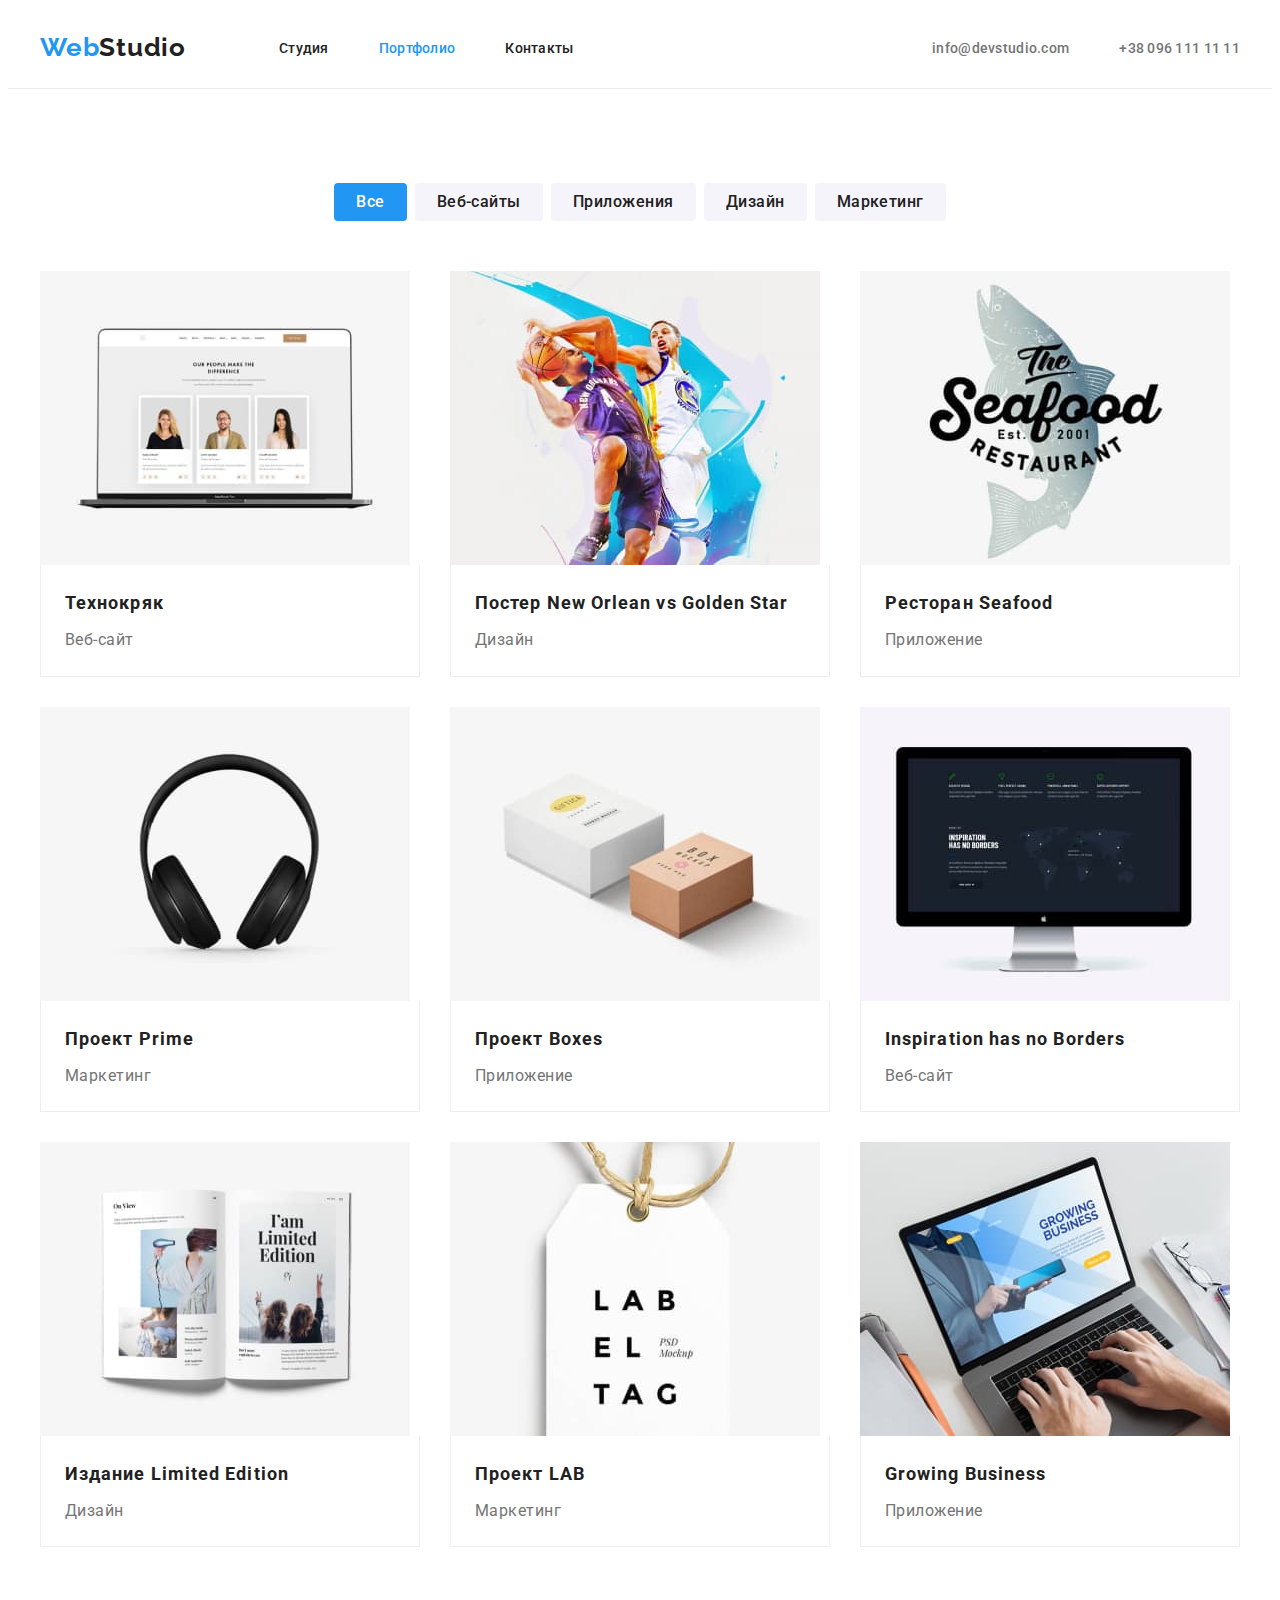
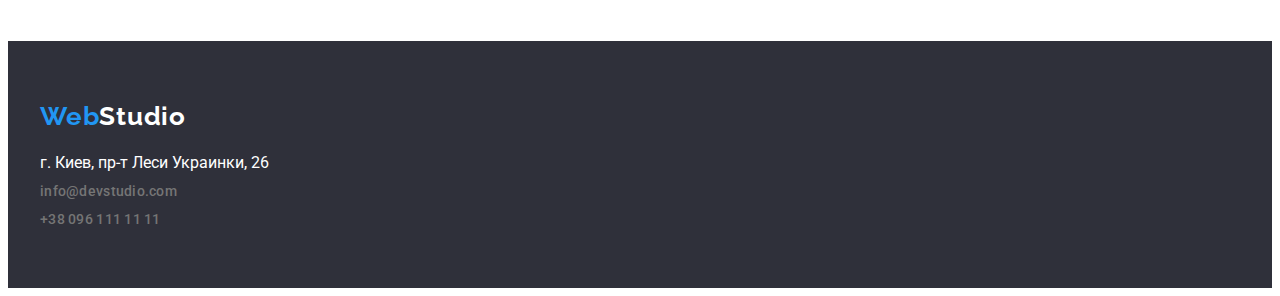
==== portfolio.html @ b1e0ab19 "08.06,2022" ====
<!DOCTYPE html>
<html lang="ru">
  <head>
    <meta charset="UTF-8" />
    <meta http-equiv="X-UA-Compatible" content="IE=edge" />
    <meta name="viewport" content="width=device-width, initial-scale=1.0" />
    <title>Homework №3</title>
    <link rel="preconnect" href="https://fonts.googleapis.com" />
    <link rel="preconnect" href="https://fonts.gstatic.com" crossorigin />
    <link
      href="https://fonts.googleapis.com/css2?family=Raleway:wght@700&family=Roboto:wght@400;500;700;900&display=swap"
      rel="stylesheet"
    />
    <link
      rel="stylesheet"
      href="https://cdnjs.cloudflare.com/ajax/libs/modern-normalize/1.1.0/modern-normalize.min.css"
      integrity="sha512-wpPYUAdjBVSE4KJnH1VR1HeZfpl1ub8YT/NKx4PuQ5NmX2tKuGu6U/JRp5y+Y8XG2tV+wKQpNHVUX03MfMFn9Q=="
      crossorigin="anonymous"
      referrerpolicy="no-referrer"
    />
    <link rel="stylesheet" href="./css/styles.css" />
  </head>

  <body>
    <!--HEADER-->
    <header class="header">
      <div class="container header-container">
        <a href="#" class="logo link"
          >Web<span class="studio-black">Studio</span>
        </a>

        <nav>
          <ul class="header-nav-link list">
            <li class="header-nav-item">
              <a href="./index.html" class="nav-link link">Студия</a>
            </li>
            <li class="header-nav-item">
              <a href="./portfolio.html" class="nav-link current link"
                >Портфолио</a
              >
            </li>
            <li class="header-nav-item">
              <a href="#" class="nav-link link">Контакты</a>
            </li>
          </ul>
        </nav>

        <ul class="heder-contakt-link list">
          <li class="header-contact-item">
            <a href="mailto:info@devstudio.com" class="contakt-link link"
              >info@devstudio.com</a
            >
          </li>
          <li class="header-contact-item">
            <a href="tel:+380961111111" class="contakt-link link">
              +38 096 111 11 11</a
            >
          </li>
        </ul>
      </div>
    </header>

    <main class="background-d">
      <!-- <h1>Портфолио</h1> -->
      <section class="section">
        <div class="container">
          <ul class="button-link-portfolio ful-list list">
            <li class="ful-item">
              <button type="button" class="ful-button link-portfolio current">
                Все
              </button>
            </li>
            <li class="ful-item">
              <button type="button" class="ful-button link-portfolio">
                Веб-сайты
              </button>
            </li>
            <li class="ful-item">
              <button type="button" class="ful-button link-portfolio">
                Приложения
              </button>
            </li>
            <li class="ful-item">
              <button type="button" class="ful-button link-portfolio">
                Дизайн
              </button>
            </li>
            <li class="ful-item">
              <button type="button" class="ful-button link-portfolio">
                Маркетинг
              </button>
            </li>
          </ul>

          <ul class="portfolio-list card-set list">
            <li class="card-set-item">
              <img
                src="./images/1.jpg"
                alt="картинка-з-комп’ютером"
                width="370"
                height="294"
              />
              <div class="portfolio-oborder">
                <h2 class="portfolio-h">Технокряк</h2>
                <p class="portfolio-p">Веб-сайт</p>
              </div>
            </li>
            <li class="card-set-item">
              <img
                src="./images/2.jpg"
                alt="картинка-з-спортсменами"
                width="370"
                height="294"
              />
              <div class="portfolio-oborder">
                <h2 class="portfolio-h">Постер New Orlean vs Golden Star</h2>
                <p class="portfolio-p">Дизайн</p>
              </div>
            </li>
            <li class="card-set-item">
              <img
                src="./images/3.jpg"
                alt="картинка-ресторану"
                width="370"
                height="294"
              />
              <div class="portfolio-oborder">
                <h2 class="portfolio-h">Ресторан Seafood</h2>
                <p class="portfolio-p">Приложение</p>
              </div>
            </li>
            <li class="card-set-item">
              <img
                src="./images/4.jpg"
                alt="картинка-з-навушниками"
                width="370"
                height="294"
              />
              <div class="portfolio-oborder">
                <h2 class="portfolio-h">Проект Prime</h2>
                <p class="portfolio-p">Маркетинг</p>
              </div>
            </li>
            <li class="card-set-item">
              <img
                src="./images/5.jpg"
                alt="картинка-з-двума-коробками"
                width="370"
                height="294"
              />
              <div class="portfolio-oborder">
                <h2 class="portfolio-h">Проект Boxes</h2>
                <p class="portfolio-p">Приложение</p>
              </div>
            </li>
            <li class="card-set-item">
              <img
                src="./images/6.jpg"
                alt="картинка-з-комп’ютером"
                width="370"
                height="294"
              />
              <div class="portfolio-oborder">
                <h2 class="portfolio-h">Inspiration has no Borders</h2>
                <p class="portfolio-p">Веб-сайт</p>
              </div>
            </li>
            <li class="card-set-item">
              <img
                src="./images/7.jpg"
                alt="картинка-з-книгою"
                width="370"
                height="294"
              />
              <div class="portfolio-oborder">
                <h2 class="portfolio-h">Издание Limited Edition</h2>
                <p class="portfolio-p">Дизайн</p>
              </div>
            </li>
            <li class="card-set-item">
              <img
                src="./images/8.jpg"
                alt="картинка-з-наліпкою"
                width="370"
                height="294"
              />
              <div class="portfolio-oborder">
                <h2 class="portfolio-h">Проект LAB</h2>
                <p class="portfolio-p">Маркетинг</p>
              </div>
            </li>
            <li class="card-set-item">
              <img
                src="./images/9.jpg"
                alt="картинка-з-ноутбуком"
                width="370"
                height="294"
              />
              <div class="portfolio-oborder">
                <h2 class="portfolio-h">Growing Business</h2>
                <p class="portfolio-p">Приложение</p>
              </div>
            </li>
          </ul>
        </div>
      </section>
    </main>

    <!--Footer (Адрес и телефон)-->
    <footer class="background-a footer">
      <div class="container">
        <a href="#" class="logo list link"
          >Web<span class="studio-white">Studio</span></a
        >
        <address class="address">
          <ul class="footer-contakt-link list link">
            <li class="footer-item footer-street">
              г. Киев, пр-т Леси Украинки, 26
            </li>
            <li class="footer-item">
              <a
                href="mailto:info@devstudio.com"
                class="contakt-links list link footer-link"
                >info@devstudio.com</a
              >
            </li>
            <li class="footer-item">
              <a
                href="tel:+380961111111"
                class="contakt-links list link footer-link"
              >
                +38 096 111 11 11</a
              >
            </li>
          </ul>
        </address>
      </div>
    </footer>
  </body>
</html>
---- css/styles.css ----
/* ------------------СТАРТ-ЗМІННІ---------------- */

:root {
  --color-buton: rgba(33, 150, 243, 1);
  --color-text: rgba(117, 117, 117, 1);
  --color-minitext: rgba(255, 255, 255, 1);
  --color-mix: rgba(245, 244, 250, 1);
}

/* ------------ШІНІШ--ЗМІННІ-------------------- */

/* --------СТАРТ--СЕЛЕКТОРИ ПО ТЕГАМ------------ */

body {
  font-family: Roboto;
  color: rgba(33, 33, 33, 1);
}

.container {
  width: 1200px;
  padding-left: 15px;
  padding-right: 15px;
  margin-left: auto;
  margin-right: auto;
}

/* --------ФІНІШ--СЕЛЕКТОРИ ПО ТЕГАМ----------- */

/*--------------СТАРТ--ЧАСТКОВИЙ РЕЗЕТ------------- */
h1,
h2,
h3,
h4,
h5,
h6,
p {
  margin-top: 0;
}

/* ----ВОЗМОЖНО ОНО */

p:last-child {
  margin: 0;
}

img {
  display: block;
}

address {
  font-style: normal;
}

.list {
  list-style: none;
  margin: 0;
  padding: 0;
}

.link {
  text-decoration: none;
  color: currentColor;
}

.section {
  padding-top: 94px;
  padding-bottom: 94px;
}

/* --------ФІНІШ--ЧАСТКОВИЙ--РЕЗЕТ------------------------ */

/* ---------------СТАРТ РОЗТАШУВАННЯ--------------------- */
/*  Старт - Хедер */
.header-container {
  display: flex;
  align-items: center;
}
.header-nav-link {
  display: flex;
}
.heder-contakt-link {
  display: flex;
  margin-left: auto;
}
.nav-link {
  display: block;
  padding-top: 32px;
  padding-bottom: 32px;
}

.contakt-link {
  display: block;
  padding-top: 32px;
  padding-bottom: 32px;
}

.header-nav-item {
  margin-right: 50px;
}

.header-nav-item:last-child {
  margin-right: 0;
}

.header-contact-item {
  margin-right: 50px;
}

.header-contact-item:last-child {
  margin-right: 0;
}
/* -----ФІНІШ ХЕДЕР-------- */

/* -----СТАРТ Hero----- */
.hero {
  padding-top: 200px;
  padding-bottom: 200px;
}
.studio-ha {
  width: 696px;
  margin-left: auto;
  margin-right: auto;
  margin-bottom: 30px;
}

.studio-button {
  display: block;
  margin-left: auto;
  margin-right: auto;
  padding: 10px 32px;
}
/* -----ФІНІШ Hero----- */

/* ------СТАРТ BENEFITS--- */
.benefits {
  padding-bottom: 47px;
}

.features {
  padding-top: 47px;
}
/* ------ФІНІШ BENEFITS--- */

.ful-list {
  display: flex;
  justify-content: center;
  margin-bottom: 50px;
}

.ful-item:not(:last-child) {
  margin-right: 8px;
}

.ful-button {
  padding: 6px 22px;
  border: none;
  border-radius: 4px;
  cursor: pointer;
}

/* ------СТАРТ ФУТЕР------ */
.footer {
  display: flex;
  padding-top: 60px;
  padding-bottom: 60px;
}
.address {
  margin-top: 20px;
}
.footer-street {
  color: #ffffff;
}
.footer-item:not(:last-child) {
  margin-bottom: 9px;
}

/* ------ФІНІШ ФУТЕР------ */

/* ------------------ФІНІШ РОСТАШУВАННЯ------------------*/

/* ХЕДЕР */
.logo {
  font-family: "Raleway", sans-serif;
  font-style: normal;
  font-weight: 700;
  font-size: 26px;
  line-height: 1.2;
  letter-spacing: 0.03em;
  color: var(--color-buton);

  /* РОСТАШУВАННЯ */
  margin-right: 93px;
}

.header {
  border-bottom: 1px solid #ececec;
}

.studio-black {
  color: rgba(33, 33, 33, 1);
}
.studio-white {
  color: rgba(255, 255, 255, 1);
}

.header-nav-link .nav-link {
  font-weight: 500;
  font-size: 14px;
  line-height: 1.15;
  letter-spacing: 0.02em;
  color: rgba(33, 33, 33, 1);
}

.header-nav-link .nav-link:hover,
.button-link-portfolio .link-portfolio:focus {
  color: var(--color-buton);
  font-weight: 500;
  font-size: 14px;
  line-height: 1.15;
  letter-spacing: 0.02em;
}

.nav-link.current {
  color: var(--color-buton);
}

.heder-contakt-link .contakt-link {
  color: var(--color-text);
  font-weight: 500;
  font-size: 14px;
  line-height: 1.15;
  letter-spacing: 0.02em;
}

.heder-contakt-link .contakt-link:hover,
.heder-contakt-link .contakt-link :focus {
  color: var(--color-buton);
  font-weight: 500;
  font-size: 14px;
  line-height: 1.15;
  letter-spacing: 0.02em;
}

.footer-contakt-link .contakt-links {
  color: var(--color-text);
  font-weight: 500;
  font-size: 14px;
  line-height: 1.15;
  letter-spacing: 0.02em;
}

.footer-contakt-link .contakt-links:hover,
.footer-contakt-link .contakt-links :focus {
  color: var(--color-buton);
}
/* STUDIO */
.background-a {
  background-color: rgba(47, 48, 58, 1);
}
.background-b {
  background-color: #e5e5e5;
}
.backgraund-c {
  background-color: var(--color-mix);
}
.backgraund-d {
  color: var(--color-minitext);
}

.studio-ha {
  color: var(--color-minitext);
  font-weight: 900;
  font-size: 44px;
  line-height: 1.4;
  text-align: center;
  letter-spacing: 0.06em;
  text-transform: uppercase;
}

/* FOOTER */
.studio-button {
  font-family: inherit;
  font-style: normal;
  color: var(--color-minitext);
  background-color: #2196f3;
  font-weight: 700;
  font-size: 16px;
  line-height: 1.9;
  text-align: center;
  box-shadow: 0px 4px 4px rgba(0, 0, 0, 0.15);
  border-radius: 4px;
  border: none;
  letter-spacing: 0.06em;
  cursor: pointer;
}
.studio-button:hover,
.studio-button :focus {
  color: var(--color-minitext);
  background-color: #188ce8;
}

.studio-hc {
  font-weight: 700;
  font-size: 14px;
  line-height: 1.15;
  letter-spacing: 0.03em;
  text-transform: uppercase;
}

.studio-p {
  font-weight: 400;
  font-size: 14px;
  line-height: 1.7;
  letter-spacing: 0.03em;
  color: var(--color-text);
}

.studio-hb {
  font-weight: 700;
  font-size: 36px;
  line-height: 1.17;
  text-align: center;
  letter-spacing: 0.03em;
}

.studio-name {
  font-weight: 500;
  font-size: 16px;
  line-height: 1.19;
  text-align: center;
  letter-spacing: 0.03em;
}

.team-wrapper {
  padding-top: 30px;
  padding-right: 5px;
  padding-bottom: 30px;
  padding-left: 5px;
  background: #ffffff;
  border-radius: 0px 0px 4px 4px;
}

.studio-work {
  font-weight: 400;
  font-size: 16px;
  line-height: 1.2;
  text-align: center;
  letter-spacing: 0.03em;
  color: var(--color-text);
}

/* PORTFOLIO */

.button-link-portfolio .link-portfolio {
  font-family: inherit;
  font-style: normal;
  color: rgba(33, 33, 33, 1);
  background-color: var(--color-mix);
  font-weight: 500;
  font-size: 16px;
  line-height: 1.63;
  text-align: center;
  letter-spacing: 0.03em;
  cursor: pointer;
}

.link-portfolio.current {
  color: #ffffff;
  background: #2196f3;
}

.button-link-portfolio .link-portfolio:hover,
.button-link-portfolio .link-portfolio:focus {
  font-family: inherit;
  font-style: normal;
  color: var(--color-minitext);
  background-color: var(--color-buton);
  font-weight: 500;
  font-size: 16px;
  line-height: 1.63;
  text-align: center;
  letter-spacing: 0.03em;
  cursor: pointer;
}

.portfolio-h {
  font-weight: 700;
  font-size: 18px;
  line-height: 2;
  letter-spacing: 0.06em;
  margin-bottom: 4px;
}

/* ------- */

.portfolio-p {
  font-weight: 400;
  font-size: 16px;
  line-height: 1.9;
  letter-spacing: 0.03em;
  color: var(--color-text);
}
/* FOOTER */
.adress {
  font-style: normal;
  font-weight: 400;
  font-size: 14px;
  line-height: 1.7;
  letter-spacing: 0.03em;
  color: var(--color-minitext);
}

.email {
  font-style: normal;
  font-weight: 400;
  font-size: 14px;
  line-height: 1.7;
  letter-spacing: 0.03em;
  color: rgba(255, 255, 255, 0.6);
}

.footer-steert {
  font-family: inherit;
  font-style: normal;
  font-size: 14px;
  line-height: 1.7;
  letter-spacing: 0.03em;
  color: #ffffff;
}

.footer-link {
  font-family: inherit;
  font-style: normal;
  font-size: 14px;
  line-height: 1.7;
  letter-spacing: 0.03em;
  color: rgba(255, 255, 255, 0.6);
}

.portfolio-oborder {
  padding: 20px 24px;
  border: 1px solid #eeeeee;
  border-top: none;
}
/* ------СІТКА------ */

.card-set {
  display: flex;
  flex-wrap: wrap;
  margin: calc(-1 * var(--indent) / 2);
}

.card-set-item {
  flex-basis: calc((100% - var(--indent) * var(--item)) / var(--item));

  margin: calc(var(--indent) / 2);
}

/* -----ФІНІШ -СІТКА------ */

/* -----СТАРТ ЗМІННІ----- */
.benefits-list {
  --item: 4;
  --indent: 30px;
}
.features-list {
  --item: 3;
  --indent: 30px;
}

.team-list {
  --item: 4;
  --indent: 30px;
}

.portfolio-list {
  --item: 3;
  --indent: 30px;
}
/* -----ФІНІШ ЗМІННІ----- */
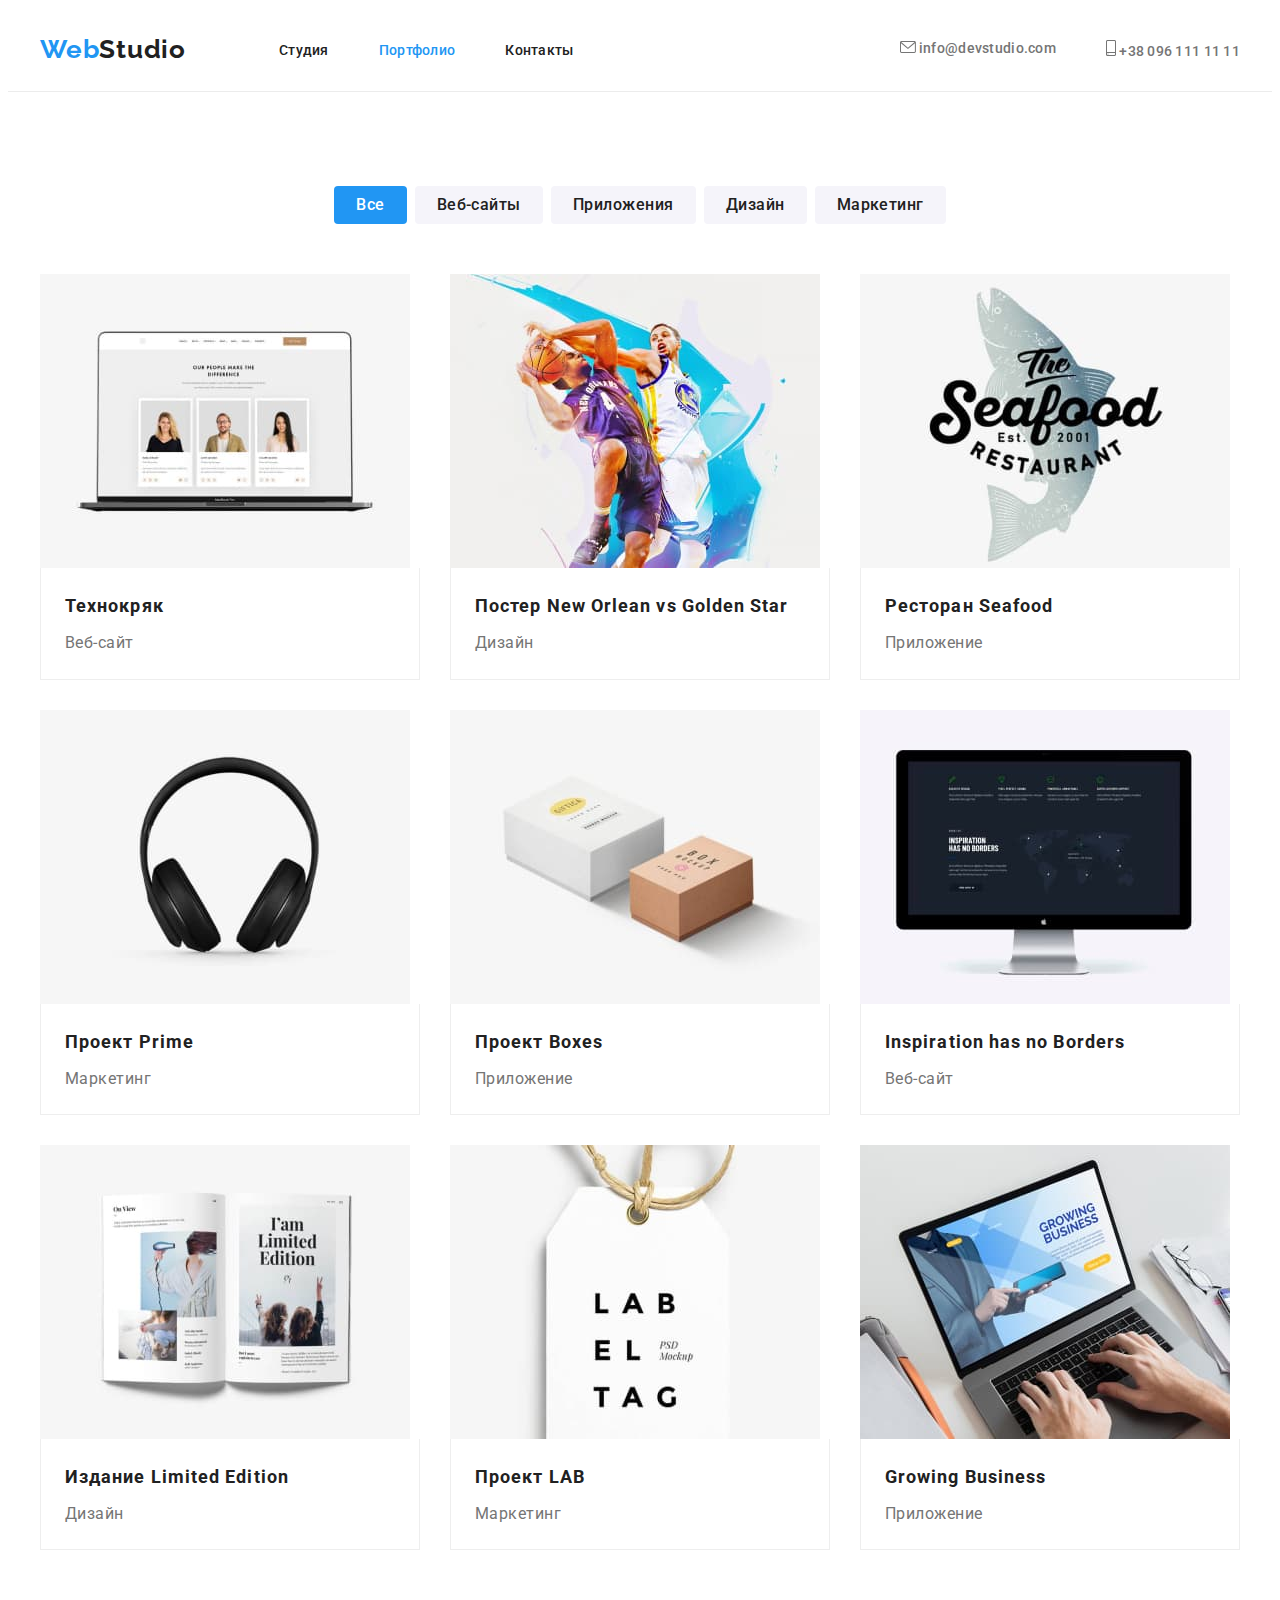
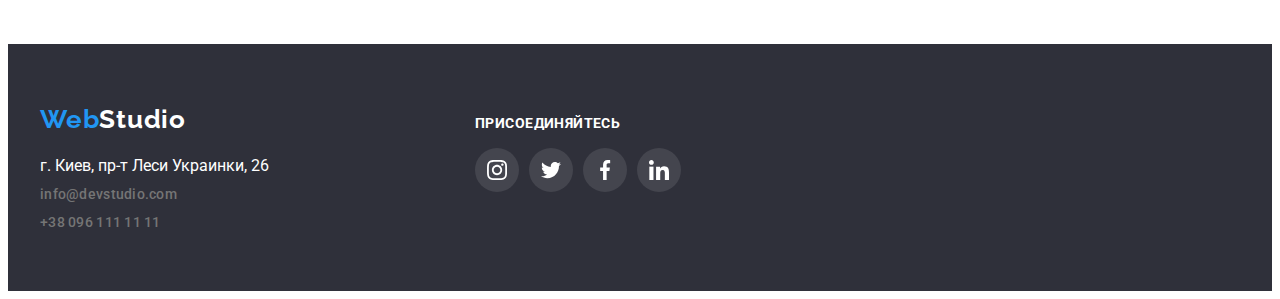
==== commit 77db71f8: "12-00" ====
--- a/portfolio.html
+++ b/portfolio.html
@@ -4,7 +4,7 @@
     <meta charset="UTF-8" />
     <meta http-equiv="X-UA-Compatible" content="IE=edge" />
     <meta name="viewport" content="width=device-width, initial-scale=1.0" />
-    <title>Homework №3</title>
+    <title>Homework №4</title>
     <link rel="preconnect" href="https://fonts.googleapis.com" />
     <link rel="preconnect" href="https://fonts.gstatic.com" crossorigin />
     <link
@@ -47,12 +47,21 @@
 
         <ul class="heder-contakt-link list">
           <li class="header-contact-item">
-            <a href="mailto:info@devstudio.com" class="contakt-link link"
-              >info@devstudio.com</a
+            <a href="mailto:info@devstudio.com" class="contakt-link link">
+              <svg class="heder-soc-icon" width="16" , height="12">
+                <use xlink:href="./images/icons.svg#icon-convert-heder"></use>
+              </svg>
+
+              info@devstudio.com</a
             >
           </li>
           <li class="header-contact-item">
             <a href="tel:+380961111111" class="contakt-link link">
+              <svg class="heder-soc-icon" width="10" , height="16">
+                <use
+                  xlink:href="./images/icons.svg#icon-smartphone-heder"
+                ></use>
+              </svg>
               +38 096 111 11 11</a
             >
           </li>
@@ -208,33 +217,71 @@
 
     <!--Footer (Адрес и телефон)-->
     <footer class="background-a footer">
-      <div class="container">
-        <a href="#" class="logo list link"
-          >Web<span class="studio-white">Studio</span></a
-        >
-        <address class="address">
-          <ul class="footer-contakt-link list link">
-            <li class="footer-item footer-street">
-              г. Киев, пр-т Леси Украинки, 26
-            </li>
-            <li class="footer-item">
-              <a
-                href="mailto:info@devstudio.com"
-                class="contakt-links list link footer-link"
-                >info@devstudio.com</a
-              >
-            </li>
-            <li class="footer-item">
-              <a
-                href="tel:+380961111111"
-                class="contakt-links list link footer-link"
-              >
-                +38 096 111 11 11</a
-              >
-            </li>
-          </ul>
-        </address>
+      <div class="container footer-container">
+        <div>
+          <a href="#" class="logo list link"
+            >Web<span class="studio-white">Studio</span></a
+          >
+          <address class="address">
+            <ul class="footer-contakt-link list link">
+              <li class="footer-item footer-street">
+                г. Киев, пр-т Леси Украинки, 26
+              </li>
+              <li class="footer-item">
+                <a
+                  href="mailto:info@devstudio.com"
+                  class="contakt-links list link footer-link"
+                  >info@devstudio.com</a
+                >
+              </li>
+              <li class="footer-item">
+                <a
+                  href="tel:+380961111111"
+                  class="contakt-links list link footer-link"
+                >
+                  +38 096 111 11 11</a
+                >
+              </li>
+            </ul>
+          </address>
+        </div>
+
+        <!-- ---------------СОЦСЕТИ----------- -->
+        <div class="goin">
+          <h2 class="footer-goin">присоединяйтесь</h2>
+          <ul class="footer-soc-list">
+            <li class="footer-soc-item list">
+              <a href="#" class="footer-soc-link">
+                <svg class="footer-soc-icon" width="20" , height="20">
+                  <use xlink:href="./images/icons.svg#icon-instagram"></use>
+                </svg>
+              </a>
+            </li>
+            <li class="footer-soc-item list">
+              <a href="#" class="footer-soc-link">
+                <svg class="footer-soc-icon" width="20" , height="20">
+                  <use xlink:href="./images/icons.svg#icon-twitter"></use>
+                </svg>
+              </a>
+            </li>
+            <li class="footer-soc-item list">
+              <a href="#" class="footer-soc-link">
+                <svg class="footer-soc-icon" width="20" , height="20">
+                  <use xlink:href="./images/icons.svg#icon-facebook"></use>
+                </svg>
+              </a>
+            </li>
+            <li class="footer-soc-item list">
+              <a href="#" class="footer-soc-link">
+                <svg class="footer-soc-icon" width="20" , height="20">
+                  <use xlink:href="./images/icons.svg#icon-linkedin"></use>
+                </svg>
+              </a>
+            </li>
+          </ul>
+        </div>
       </div>
+      <!-- -----------------КІНЕЦЬ СОЦСЕТИ---------------- -->
     </footer>
   </body>
 </html>
--- a/css/styles.css
+++ b/css/styles.css
@@ -160,7 +160,6 @@
 
 /* ------СТАРТ ФУТЕР------ */
 .footer {
-  display: flex;
   padding-top: 60px;
   padding-bottom: 60px;
 }
@@ -241,6 +240,25 @@
   letter-spacing: 0.02em;
 }
 
+/* -----------SVG В ХЕДЕРЕ-------- */
+
+.heder-soc-icon {
+  fill: rgba(117, 117, 117, 1);
+}
+
+.soc-link:hover,
+.soc-link:focus {
+  background-color: #2196f3;
+  cursor: pointer;
+}
+
+.contakt-link:hover .heder-soc-icon,
+.contakt-link:focus .heder-soc-icon {
+  fill: #2196f3;
+}
+
+/* --------------Кінець SVG В ХЕДЕРЕ-------- */
+
 .footer-contakt-link .contakt-links {
   color: var(--color-text);
   font-weight: 500;
@@ -254,9 +272,24 @@
   color: var(--color-buton);
 }
 /* STUDIO */
+.background-img {
+  background-color: rgba(47, 48, 58, 1);
+  background-image: linear-gradient(
+      rgba(47, 48, 58, 0.4),
+      rgba(47, 48, 58, 0.4)
+    ),
+    url(../images/hero-squoosh.jpg);
+  background-repeat: no-repeat;
+  background-position: center;
+  background-size: cover;
+  max-width: 1600px;
+  margin: 0 auto;
+}
+
 .background-a {
   background-color: rgba(47, 48, 58, 1);
 }
+
 .background-b {
   background-color: #e5e5e5;
 }
@@ -315,7 +348,9 @@
   color: var(--color-text);
 }
 
-.studio-hb {
+.studio-hd {
+  display: block;
+  margin-top: 94px;
   font-weight: 700;
   font-size: 36px;
   line-height: 1.17;
@@ -340,6 +375,101 @@
   border-radius: 0px 0px 4px 4px;
 }
 
+/* --------СОЦСЕТИ--------- */
+.soc-list {
+  display: flex;
+  justify-content: center;
+}
+
+.soc-item {
+  width: 44px;
+  height: 44px;
+  margin-right: 10px;
+}
+
+.soc-item:last-child {
+  margin-right: 0px;
+}
+
+.soc-link {
+  display: flex;
+  align-items: center;
+  justify-content: center;
+  width: 100%;
+  height: 100%;
+  border-radius: 50%;
+  background-color: #ffffff;
+}
+
+.soc-icon {
+  fill: #afb1b8;
+}
+
+.soc-link:hover,
+.soc-link:focus {
+  background-color: #2196f3;
+  cursor: pointer;
+}
+
+.soc-link:hover .soc-icon,
+.soc-link:focus .soc-icon {
+  fill: #ffffff;
+}
+/* ------------------------ */
+/* --------Нова секція -ПАРТНЕРИ------------ */
+.studio-hb {
+  font-weight: 700;
+  font-size: 36px;
+  line-height: 1.17;
+  text-align: center;
+  letter-spacing: 0.03em;
+}
+
+.partnters-list {
+  display: flex;
+  justify-content: center;
+  margin-top: 50px;
+  margin-bottom: 94px;
+}
+
+.partnters-item {
+  width: 170px;
+  height: 92px;
+  margin-right: 30px;
+}
+
+.partnters-item:last-child {
+  margin-right: 0px;
+}
+
+.partnters-link {
+  display: flex;
+  align-items: center;
+  justify-content: center;
+  width: 100%;
+  height: 100%;
+  border: 1px solid #afb1b8;
+  border-radius: 4px;
+  background-color: #ffffff;
+}
+
+.partnters-icon {
+  fill: #afb1b8;
+}
+
+.partnters-link:hover,
+.partnters-link:focus {
+  border: 1px solid #2196f3;
+  cursor: pointer;
+}
+
+.partnters-link:hover .partnters-icon,
+.partnters-link:focus .partnters-icon {
+  fill: #2196f3;
+}
+
+/* --------Кінець секціїї ПАРТНЕРИ------- */
+
 .studio-work {
   font-weight: 400;
   font-size: 16px;
@@ -437,6 +567,71 @@
   color: rgba(255, 255, 255, 0.6);
 }
 
+/* -----------ПОЧАТОК--ФУТЕР СОЦ СЕТИ----------- */
+
+.footer-container {
+  display: flex;
+  align-items: baseline;
+}
+
+.goin {
+  margin-left: 156px;
+}
+
+.footer-goin {
+  display: block;
+  margin-left: 40px;
+  font-weight: 700;
+  font-size: 14px;
+  line-height: 1.14;
+  letter-spacing: 0.03em;
+  text-transform: uppercase;
+  color: #ffffff;
+}
+
+.footer-soc-list {
+  display: flex;
+  justify-content: normal;
+}
+
+.footer-soc-item {
+  width: 44px;
+  height: 44px;
+  margin-right: 10px;
+}
+
+.footer-soc-item:last-child {
+  margin-right: 0px;
+}
+
+.footer-soc-link {
+  margin: 0;
+  display: flex;
+  align-items: center;
+  justify-content: center;
+  width: 100%;
+  height: 100%;
+  border-radius: 50%;
+  background-color: rgba(255, 255, 255, 0.1);
+}
+
+.footer-soc-icon {
+  fill: #ffffff;
+}
+
+.footer-soc-link:hover,
+.footer-soc-link:focus {
+  background-color: #2196f3;
+  cursor: pointer;
+}
+
+.footer-soc-link:hover .footer-soc-icon,
+.footer-soc-link:focus .footer-soc-icon {
+  fill: #ffffff;
+}
+
+/* ---------------КИНЕЦЬ ФУТЕР СОЦ СЕТИ------------ */
+
 .portfolio-oborder {
   padding: 20px 24px;
   border: 1px solid #eeeeee;
@@ -478,3 +673,21 @@
   --indent: 30px;
 }
 /* -----ФІНІШ ЗМІННІ----- */
+/* -------КАРТИНКИ SVG чем займаємс--------- */
+
+.directions-link {
+  display: flex;
+  align-items: center;
+  justify-content: center;
+  width: 270px;
+  height: 120px;
+  background: #f5f4fa;
+  border-radius: 4px;
+  margin-bottom: 30px;
+}
+
+.directions-icon {
+  fill: #afb1b8;
+}
+
+/* -----Фініш-картинки SVG чем займаємс------ */
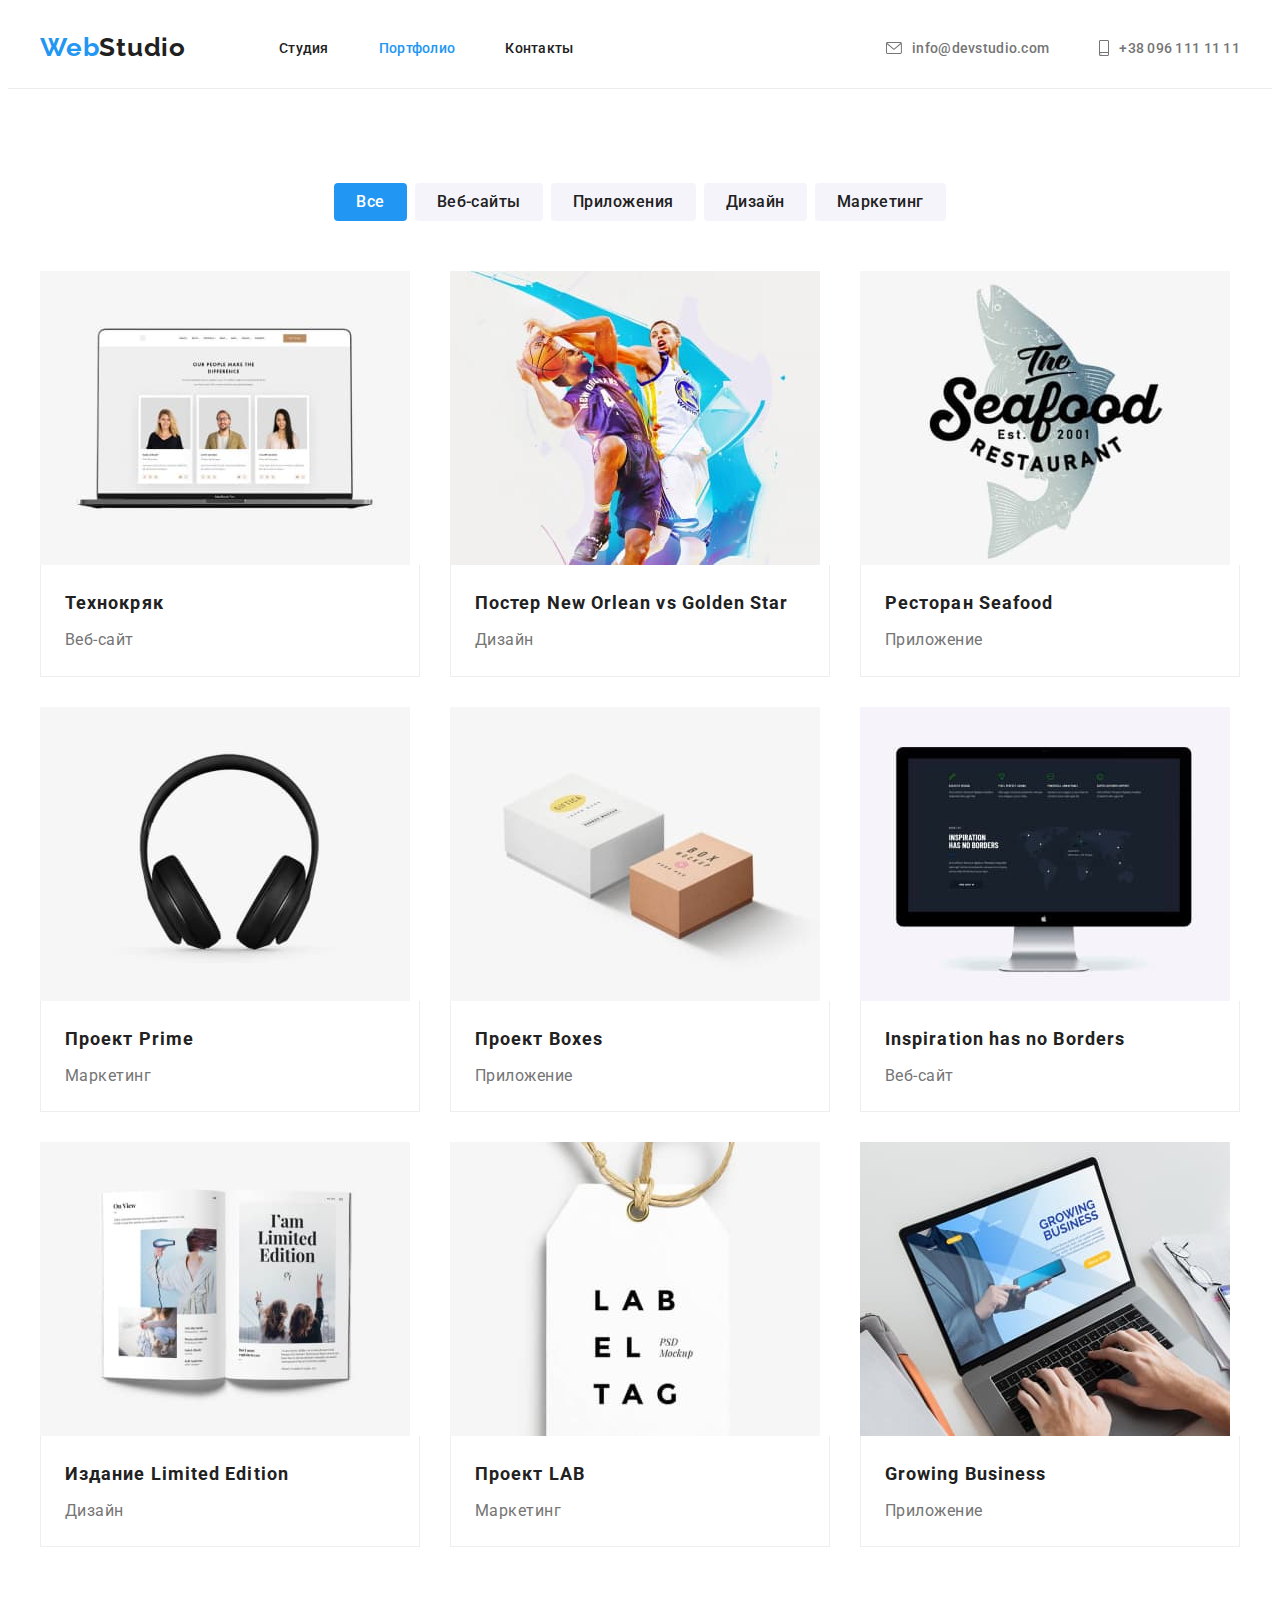
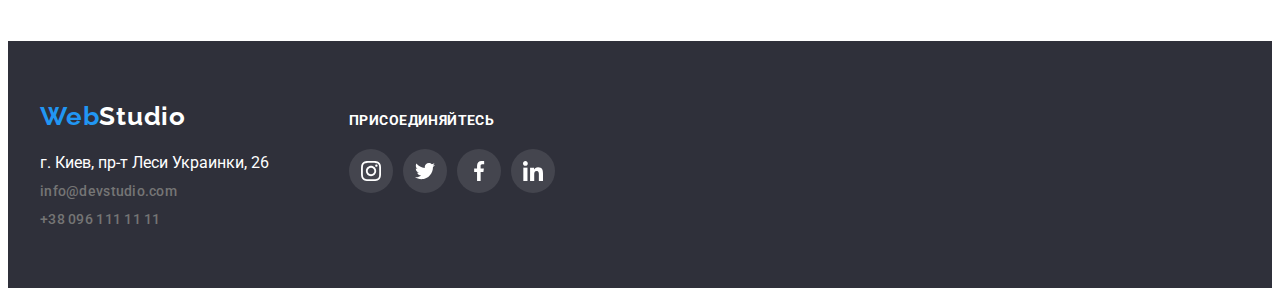
==== commit 05181ee5: "14.06.2022" ====
--- a/portfolio.html
+++ b/portfolio.html
@@ -35,7 +35,7 @@
               <a href="./index.html" class="nav-link link">Студия</a>
             </li>
             <li class="header-nav-item">
-              <a href="./portfolio.html" class="nav-link current link"
+              <a href="./portfolio.html" class="nav-link link current"
                 >Портфолио</a
               >
             </li>
@@ -48,7 +48,7 @@
         <ul class="heder-contakt-link list">
           <li class="header-contact-item">
             <a href="mailto:info@devstudio.com" class="contakt-link link">
-              <svg class="heder-soc-icon" width="16" , height="12">
+              <svg class="heder-soc-icon" width="16" height="12">
                 <use xlink:href="./images/icons.svg#icon-convert-heder"></use>
               </svg>
 
@@ -57,7 +57,7 @@
           </li>
           <li class="header-contact-item">
             <a href="tel:+380961111111" class="contakt-link link">
-              <svg class="heder-soc-icon" width="10" , height="16">
+              <svg class="heder-soc-icon" width="10" height="16">
                 <use
                   xlink:href="./images/icons.svg#icon-smartphone-heder"
                 ></use>
@@ -102,7 +102,7 @@
           </ul>
 
           <ul class="portfolio-list card-set list">
-            <li class="card-set-item">
+            <li class="card-set-item minibord">
               <img
                 src="./images/1.jpg"
                 alt="картинка-з-комп’ютером"
@@ -114,7 +114,7 @@
                 <p class="portfolio-p">Веб-сайт</p>
               </div>
             </li>
-            <li class="card-set-item">
+            <li class="card-set-item minibord">
               <img
                 src="./images/2.jpg"
                 alt="картинка-з-спортсменами"
@@ -126,7 +126,7 @@
                 <p class="portfolio-p">Дизайн</p>
               </div>
             </li>
-            <li class="card-set-item">
+            <li class="card-set-item minibord">
               <img
                 src="./images/3.jpg"
                 alt="картинка-ресторану"
@@ -138,7 +138,7 @@
                 <p class="portfolio-p">Приложение</p>
               </div>
             </li>
-            <li class="card-set-item">
+            <li class="card-set-item minibord">
               <img
                 src="./images/4.jpg"
                 alt="картинка-з-навушниками"
@@ -150,7 +150,7 @@
                 <p class="portfolio-p">Маркетинг</p>
               </div>
             </li>
-            <li class="card-set-item">
+            <li class="card-set-item minibord">
               <img
                 src="./images/5.jpg"
                 alt="картинка-з-двума-коробками"
@@ -162,7 +162,7 @@
                 <p class="portfolio-p">Приложение</p>
               </div>
             </li>
-            <li class="card-set-item">
+            <li class="card-set-item minibord">
               <img
                 src="./images/6.jpg"
                 alt="картинка-з-комп’ютером"
@@ -174,7 +174,7 @@
                 <p class="portfolio-p">Веб-сайт</p>
               </div>
             </li>
-            <li class="card-set-item">
+            <li class="card-set-item minibord">
               <img
                 src="./images/7.jpg"
                 alt="картинка-з-книгою"
@@ -186,7 +186,7 @@
                 <p class="portfolio-p">Дизайн</p>
               </div>
             </li>
-            <li class="card-set-item">
+            <li class="card-set-item minibord">
               <img
                 src="./images/8.jpg"
                 alt="картинка-з-наліпкою"
@@ -198,7 +198,7 @@
                 <p class="portfolio-p">Маркетинг</p>
               </div>
             </li>
-            <li class="card-set-item">
+            <li class="card-set-item minibord">
               <img
                 src="./images/9.jpg"
                 alt="картинка-з-ноутбуком"
@@ -215,7 +215,7 @@
       </section>
     </main>
 
-    <!--Footer (Адрес и телефон)-->
+    <!-- Footer (Адрес и телефон) -->
     <footer class="background-a footer">
       <div class="container footer-container">
         <div>
@@ -246,34 +246,34 @@
           </address>
         </div>
 
-        <!-- ---------------СОЦСЕТИ----------- -->
+        <!-- СОЦСЕТИ -->
         <div class="goin">
           <h2 class="footer-goin">присоединяйтесь</h2>
-          <ul class="footer-soc-list">
-            <li class="footer-soc-item list">
-              <a href="#" class="footer-soc-link">
-                <svg class="footer-soc-icon" width="20" , height="20">
+          <ul class="footer-soc-list list">
+            <li class="footer-soc-item list">
+              <a href="#" class="footer-soc-link">
+                <svg class="footer-soc-icon" width="20" height="20">
                   <use xlink:href="./images/icons.svg#icon-instagram"></use>
                 </svg>
               </a>
             </li>
             <li class="footer-soc-item list">
               <a href="#" class="footer-soc-link">
-                <svg class="footer-soc-icon" width="20" , height="20">
+                <svg class="footer-soc-icon" width="20" height="20">
                   <use xlink:href="./images/icons.svg#icon-twitter"></use>
                 </svg>
               </a>
             </li>
             <li class="footer-soc-item list">
               <a href="#" class="footer-soc-link">
-                <svg class="footer-soc-icon" width="20" , height="20">
+                <svg class="footer-soc-icon" width="20" height="20">
                   <use xlink:href="./images/icons.svg#icon-facebook"></use>
                 </svg>
               </a>
             </li>
             <li class="footer-soc-item list">
               <a href="#" class="footer-soc-link">
-                <svg class="footer-soc-icon" width="20" , height="20">
+                <svg class="footer-soc-icon" width="20" height="20">
                   <use xlink:href="./images/icons.svg#icon-linkedin"></use>
                 </svg>
               </a>
@@ -281,7 +281,7 @@
           </ul>
         </div>
       </div>
-      <!-- -----------------КІНЕЦЬ СОЦСЕТИ---------------- -->
+      <!-- КІНЕЦЬ СОЦСЕТИ -->
     </footer>
   </body>
 </html>
--- a/css/styles.css
+++ b/css/styles.css
@@ -229,6 +229,8 @@
   font-size: 14px;
   line-height: 1.15;
   letter-spacing: 0.02em;
+  display: flex;
+  align-items: center;
 }
 
 .heder-contakt-link .contakt-link:hover,
@@ -244,12 +246,7 @@
 
 .heder-soc-icon {
   fill: rgba(117, 117, 117, 1);
-}
-
-.soc-link:hover,
-.soc-link:focus {
-  background-color: #2196f3;
-  cursor: pointer;
+  margin-right: 10px;
 }
 
 .contakt-link:hover .heder-soc-icon,
@@ -460,7 +457,6 @@
 .partnters-link:hover,
 .partnters-link:focus {
   border: 1px solid #2196f3;
-  cursor: pointer;
 }
 
 .partnters-link:hover .partnters-icon,
@@ -575,18 +571,17 @@
 }
 
 .goin {
-  margin-left: 156px;
+  margin-left: 70px;
 }
 
 .footer-goin {
-  display: block;
-  margin-left: 40px;
   font-weight: 700;
   font-size: 14px;
   line-height: 1.14;
   letter-spacing: 0.03em;
   text-transform: uppercase;
   color: #ffffff;
+  margin-bottom: 20px;
 }
 
 .footer-soc-list {
@@ -605,7 +600,6 @@
 }
 
 .footer-soc-link {
-  margin: 0;
   display: flex;
   align-items: center;
   justify-content: center;
@@ -691,3 +685,13 @@
 }
 
 /* -----Фініш-картинки SVG чем займаємс------ */
+.minibord:hover,
+.minibord:focus {
+  box-shadow: 0px 1px 1px rgba(0, 0, 0, 0.12), 0px 4px 4px rgba(0, 0, 0, 0.06),
+    1px 4px 6px rgba(0, 0, 0, 0.16);
+}
+.tiam-bord:hover,
+.tiam-bor:focus {
+  box-shadow: 0px 1px 3px rgba(0, 0, 0, 0.12), 0px 1px 1px rgba(0, 0, 0, 0.14),
+    0px 2px 1px rgba(0, 0, 0, 0.2);
+}
